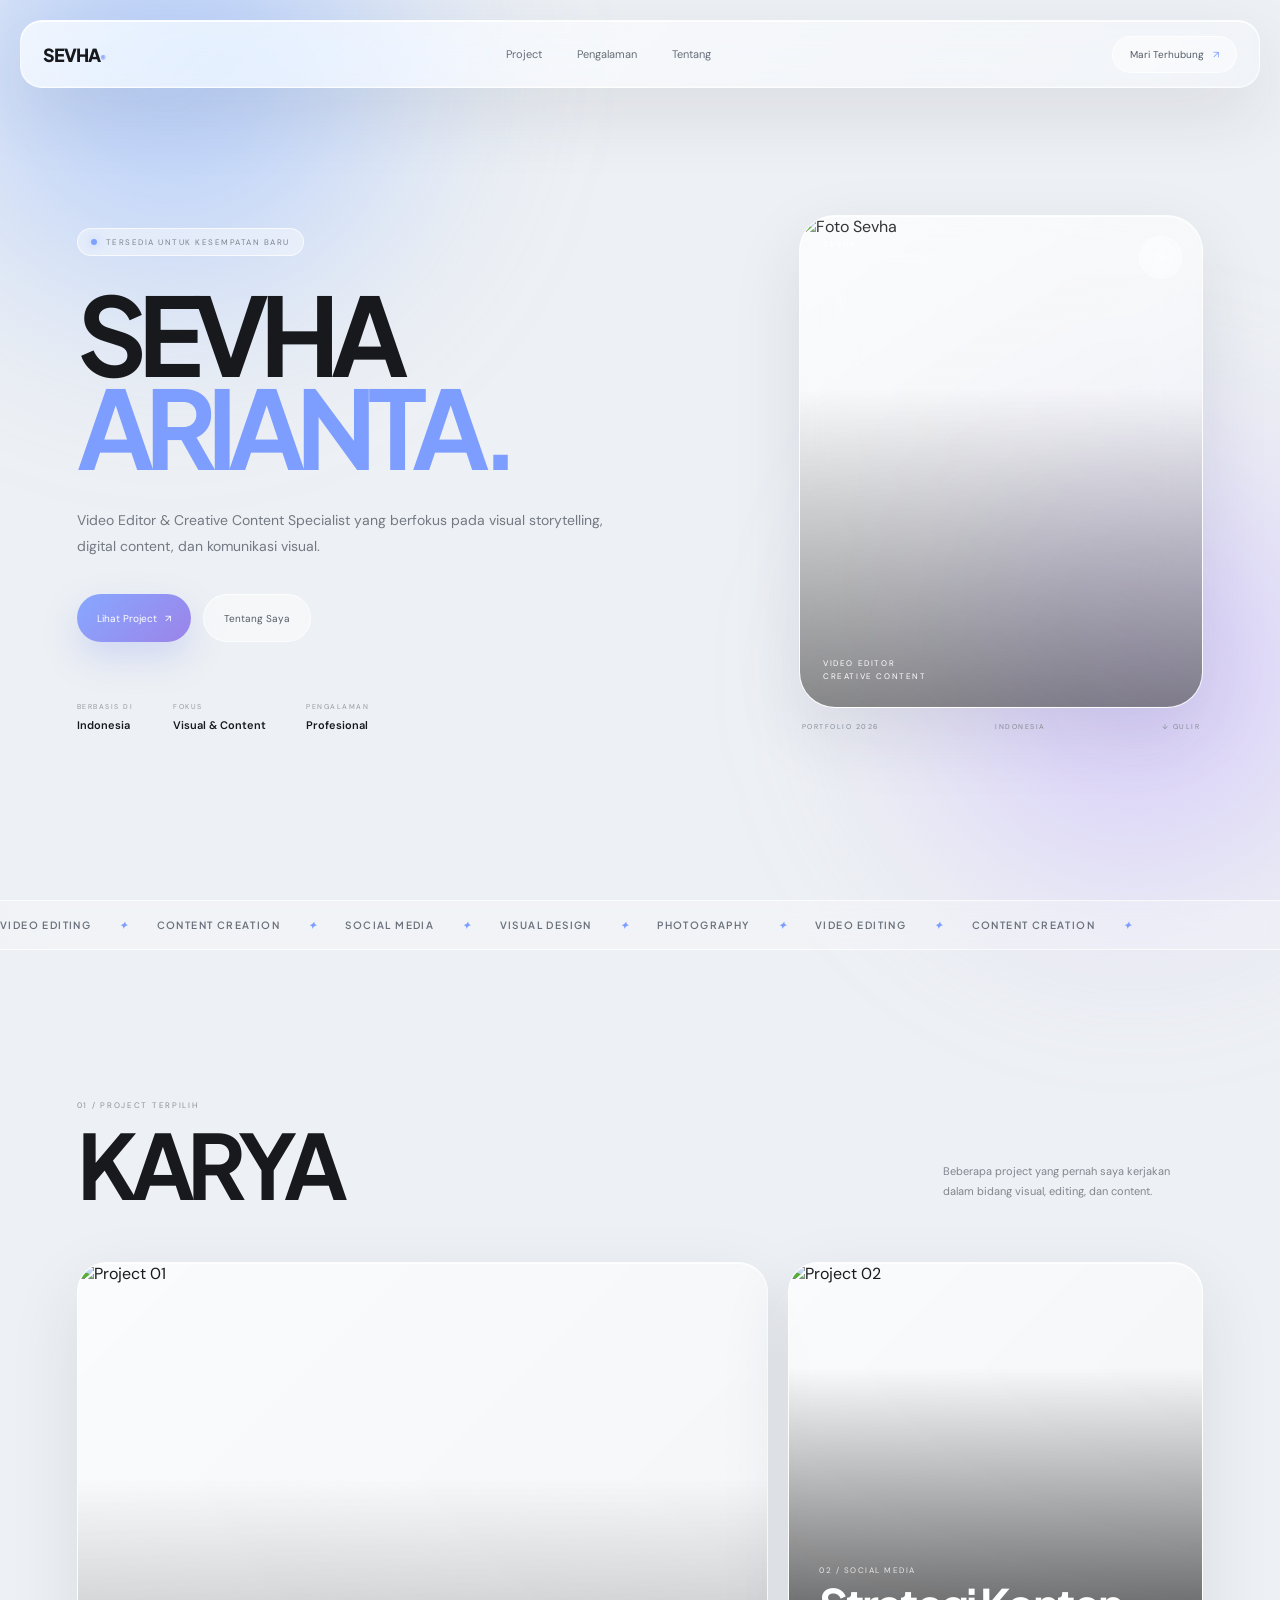
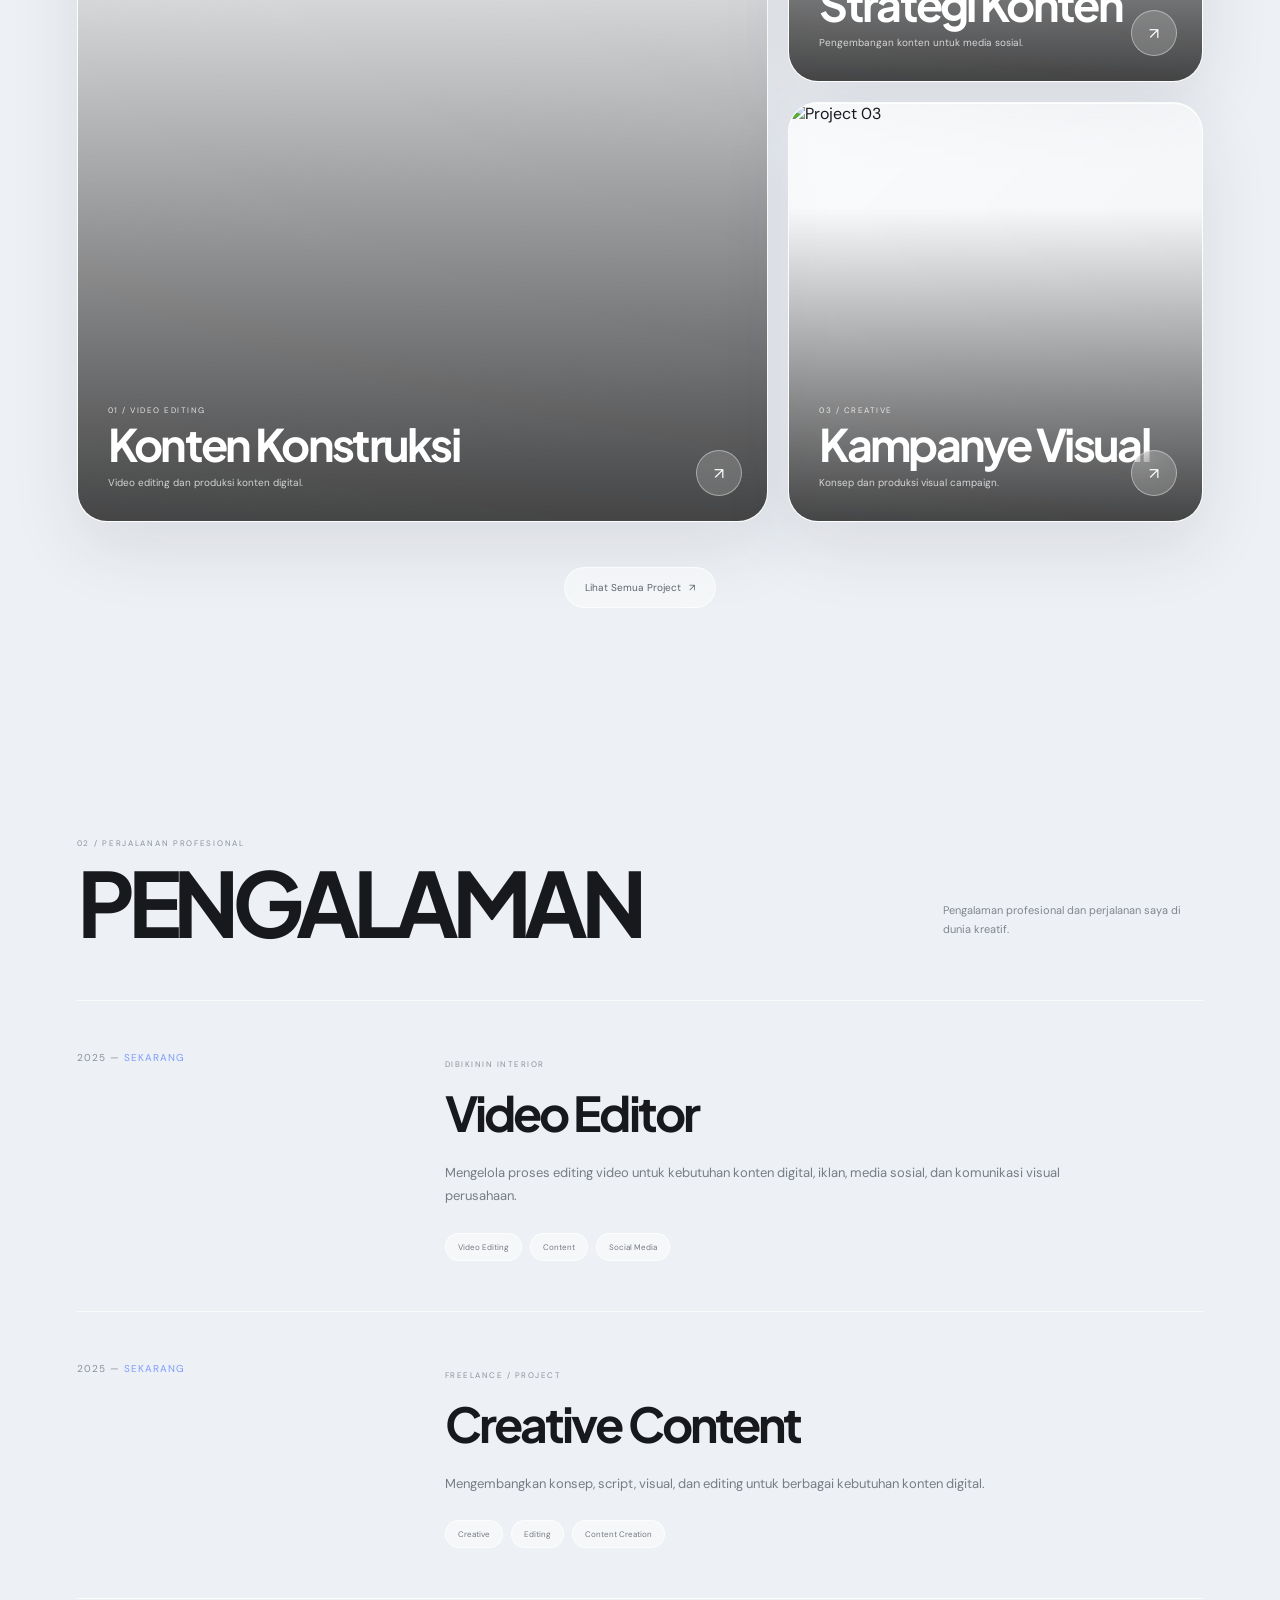
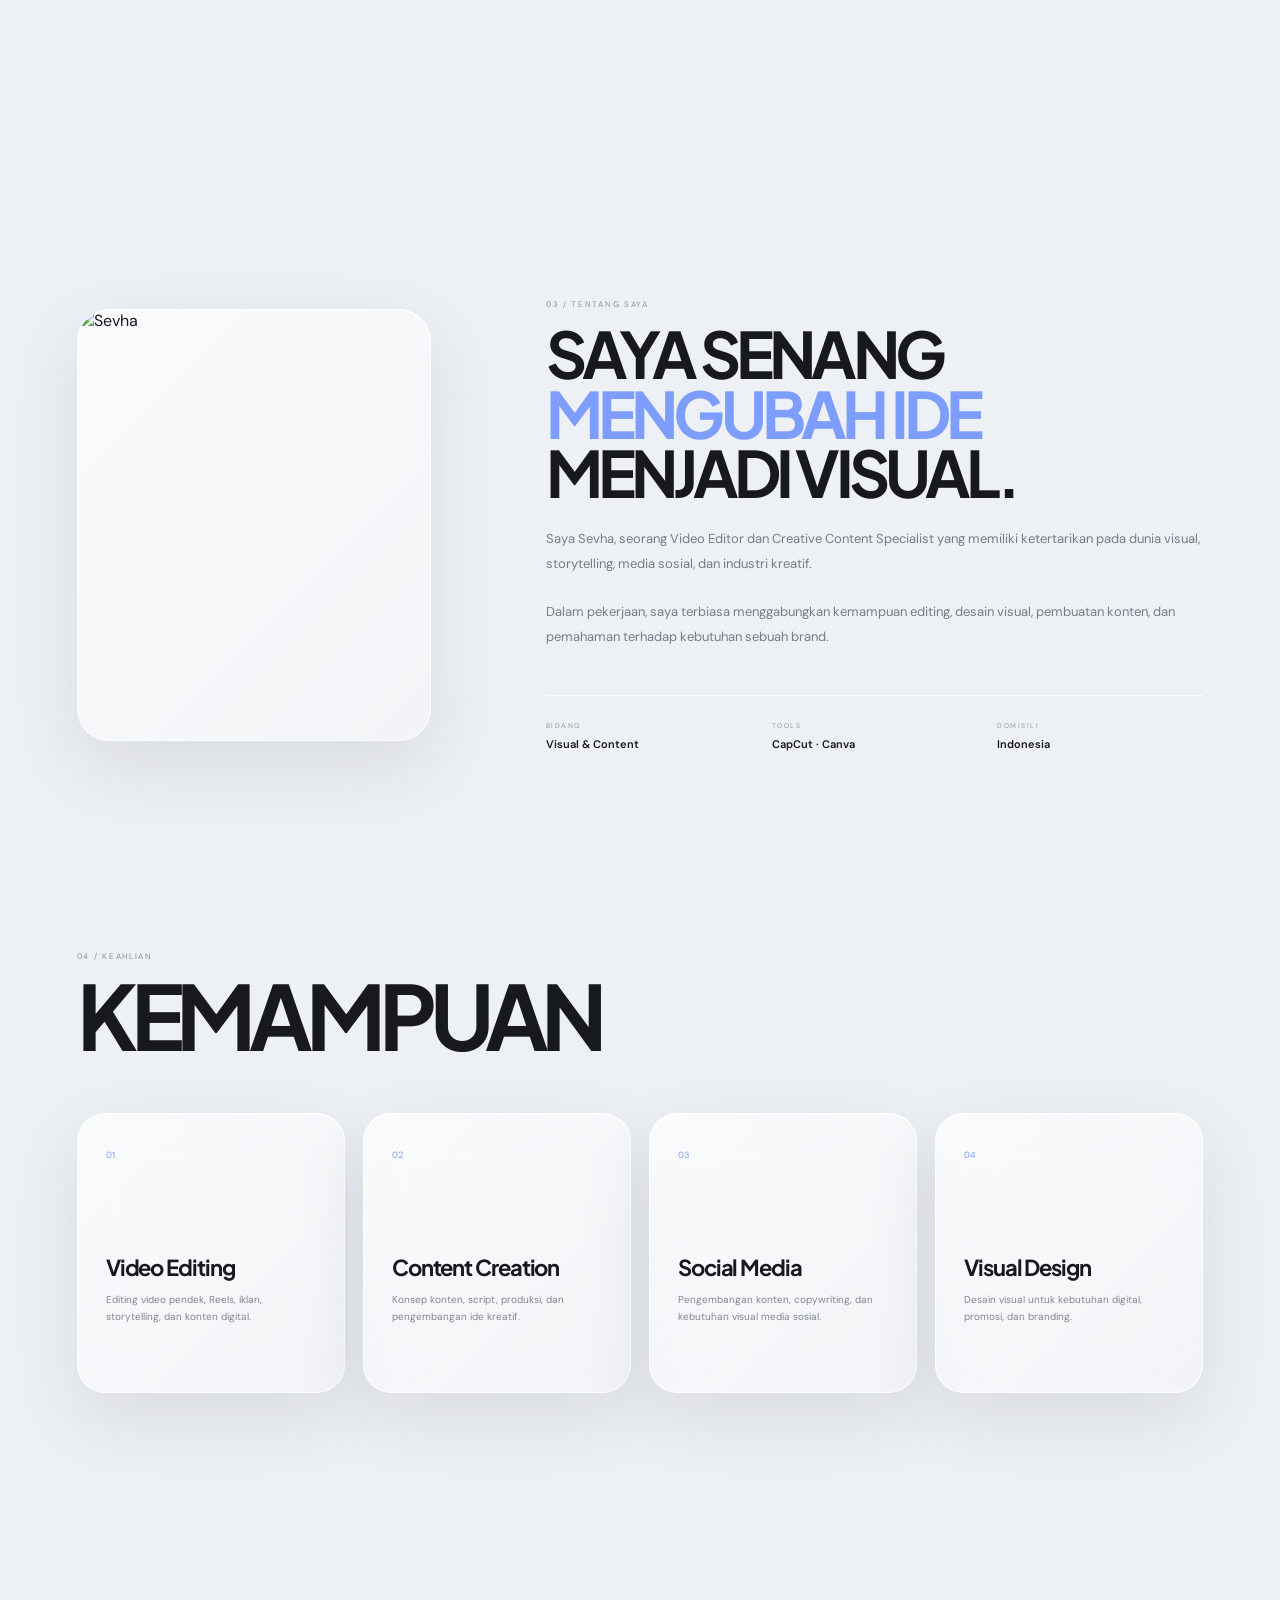
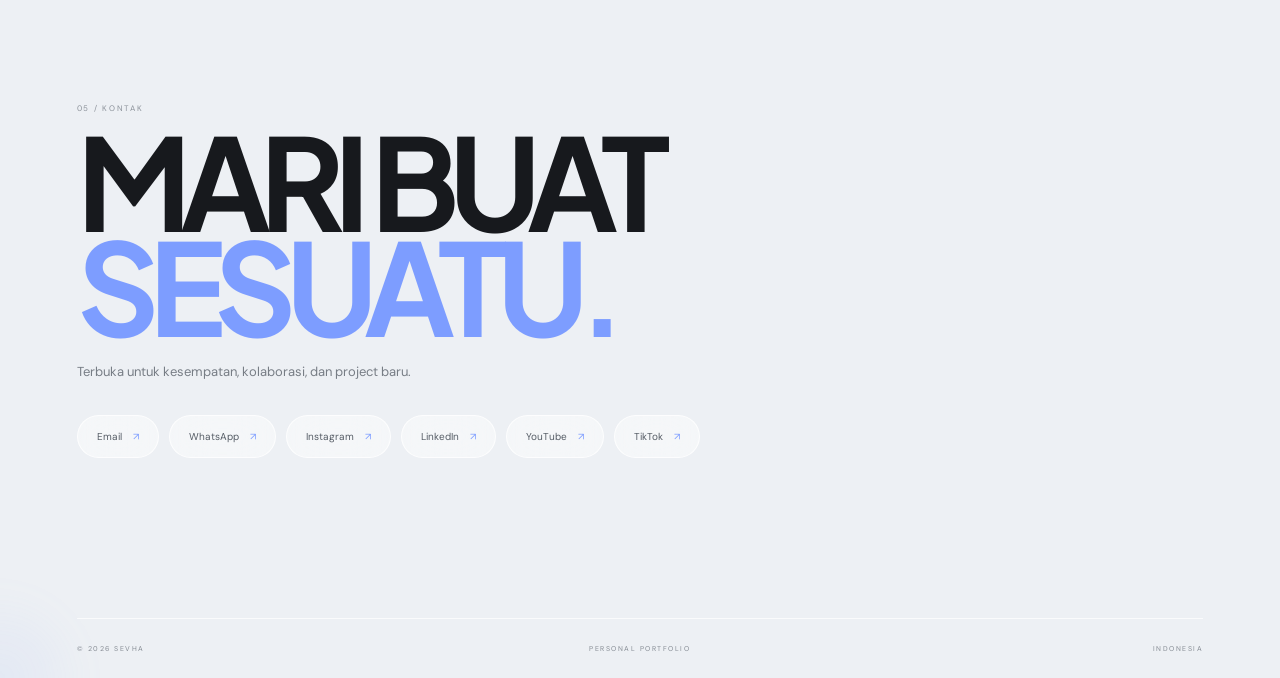
==== index.html @ 9cec83a8 "Add files via upload" ====
<!DOCTYPE html>
<html lang="id">

<head>

    <meta charset="UTF-8">

    <meta
        name="viewport"
        content="width=device-width, initial-scale=1.0"
    >

    <title>Sevha — Portfolio</title>

    <meta
        name="description"
        content="Portfolio pribadi Sevha — Video Editor & Creative Content Specialist."
    >

    <link
        rel="stylesheet"
        href="style.css"
    >

</head>


<body>


    <!-- ==================================================
         NAVBAR
    =================================================== -->

    <nav class="nav">

        <a
            href="#home"
            class="brand"
        >
            SEVHA<span>®</span>
        </a>


        <div class="nav-links">

            <a href="#work">
                Project
            </a>

            <a href="#experience">
                Pengalaman
            </a>

            <a href="#about">
                Tentang
            </a>

        </div>


        <a
            href="#contact"
            class="nav-contact"
        >

            Mari Terhubung

            <span>↗</span>

        </a>

    </nav>



    <!-- ==================================================
         HERO
    =================================================== -->

    <header
        class="hero"
        id="home"
    >


        <div class="hero-left">


            <div class="status">

                <span class="status-dot"></span>

                TERSEDIA UNTUK KESEMPATAN BARU

            </div>



            <h1>

                SEVHA

                <span>
                    ARIANTA.
                </span>

            </h1>



            <p class="hero-desc">

                Video Editor & Creative Content Specialist
                yang berfokus pada visual storytelling,
                digital content, dan komunikasi visual.

            </p>



            <div class="hero-actions">


                <a
                    href="#work"
                    class="button button-primary"
                >

                    Lihat Project

                    <span>↗</span>

                </a>



                <a
                    href="#about"
                    class="button button-ghost"
                >

                    Tentang Saya

                </a>


            </div>



            <!-- INFO SINGKAT -->

            <div class="hero-meta">


                <div>

                    <span>
                        BERBASIS DI
                    </span>

                    <strong>
                        Indonesia
                    </strong>

                </div>



                <div>

                    <span>
                        FOKUS
                    </span>

                    <strong>
                        Visual & Content
                    </strong>

                </div>



                <div>

                    <span>
                        PENGALAMAN
                    </span>

                    <strong>
                        Profesional
                    </strong>

                </div>


            </div>


        </div>



        <!-- FOTO -->

        <div class="hero-right">


            <div class="hero-image">


                <img
                    src="assets/profile.jpg"
                    alt="Foto Sevha"
                >


                <div class="image-label top-left">

                    SEVHA

                </div>



                <div class="image-label bottom-left">

                    VIDEO EDITOR
                    <br>
                    CREATIVE CONTENT

                </div>



                <div class="image-number">

                    01

                </div>


            </div>



            <div class="hero-caption">

                <span>
                    PORTFOLIO 2026
                </span>

                <span>
                    INDONESIA
                </span>

                <span>
                    ↓ GULIR
                </span>

            </div>


        </div>


    </header>



    <!-- ==================================================
         KEAHLIAN BERJALAN
    =================================================== -->

    <section class="marquee">


        <div class="marquee-track">


            <span>
                VIDEO EDITING
            </span>

            <i>✦</i>


            <span>
                CONTENT CREATION
            </span>

            <i>✦</i>


            <span>
                SOCIAL MEDIA
            </span>

            <i>✦</i>


            <span>
                VISUAL DESIGN
            </span>

            <i>✦</i>


            <span>
                PHOTOGRAPHY
            </span>

            <i>✦</i>


            <span>
                VIDEO EDITING
            </span>

            <i>✦</i>


            <span>
                CONTENT CREATION
            </span>

            <i>✦</i>


        </div>


    </section>



    <main>



        <!-- ==================================================
             PROJECT
        =================================================== -->

        <section
            class="section"
            id="work"
        >


            <div class="section-header">


                <div>

                    <span class="section-index">

                        01 / PROJECT TERPILIH

                    </span>


                    <h2>
                        KARYA
                    </h2>

                </div>



                <p>

                    Beberapa project yang pernah
                    saya kerjakan dalam bidang visual,
                    editing, dan content.

                </p>


            </div>



            <div class="project-grid">



                <!-- PROJECT 01 -->

                <a
                    href="#"
                    class="project project-large"
                >


                    <div class="project-image">


                        <img
                            src="assets/project-01.jpg"
                            alt="Project 01"
                        >


                        <div class="project-overlay">


                            <span>
                                01 / VIDEO EDITING
                            </span>


                            <h3>
                                Konten Konstruksi
                            </h3>


                            <p>
                                Video editing dan
                                produksi konten digital.
                            </p>


                            <div class="project-arrow">
                                ↗
                            </div>


                        </div>


                    </div>


                </a>



                <!-- PROJECT 02 -->

                <a
                    href="#"
                    class="project"
                >


                    <div class="project-image">


                        <img
                            src="assets/project-02.jpg"
                            alt="Project 02"
                        >


                        <div class="project-overlay">


                            <span>
                                02 / SOCIAL MEDIA
                            </span>


                            <h3>
                                Strategi Konten
                            </h3>


                            <p>
                                Pengembangan konten
                                untuk media sosial.
                            </p>


                            <div class="project-arrow">
                                ↗
                            </div>


                        </div>


                    </div>


                </a>



                <!-- PROJECT 03 -->

                <a
                    href="#"
                    class="project"
                >


                    <div class="project-image">


                        <img
                            src="assets/project-03.jpg"
                            alt="Project 03"
                        >


                        <div class="project-overlay">


                            <span>
                                03 / CREATIVE
                            </span>


                            <h3>
                                Kampanye Visual
                            </h3>


                            <p>
                                Konsep dan produksi
                                visual campaign.
                            </p>


                            <div class="project-arrow">
                                ↗
                            </div>


                        </div>


                    </div>


                </a>


            </div>



            <div class="view-all">

                <a href="#">

                    Lihat Semua Project

                    <span>↗</span>

                </a>

            </div>


        </section>



        <!-- ==================================================
             PENGALAMAN
        =================================================== -->

        <section
            class="section experience-section"
            id="experience"
        >


            <div class="section-header">


                <div>

                    <span class="section-index">

                        02 / PERJALANAN PROFESIONAL

                    </span>


                    <h2>
                        PENGALAMAN
                    </h2>

                </div>



                <p>

                    Pengalaman profesional dan
                    perjalanan saya di dunia kreatif.

                </p>


            </div>



            <div class="experience-list">



                <!-- EXPERIENCE 01 -->

                <article class="experience-item">


                    <div class="experience-year">

                        2025 —

                        <span>
                            SEKARANG
                        </span>

                    </div>



                    <div class="experience-content">


                        <span>
                            DIBIKININ INTERIOR
                        </span>


                        <h3>
                            Video Editor
                        </h3>


                        <p>

                            Mengelola proses editing video
                            untuk kebutuhan konten digital,
                            iklan, media sosial, dan komunikasi
                            visual perusahaan.

                        </p>


                        <div class="experience-tags">

                            <span>
                                Video Editing
                            </span>

                            <span>
                                Content
                            </span>

                            <span>
                                Social Media
                            </span>

                        </div>


                    </div>


                </article>



                <!-- EXPERIENCE 02 -->

                <article class="experience-item">


                    <div class="experience-year">

                        2025 —

                        <span>
                            SEKARANG
                        </span>

                    </div>



                    <div class="experience-content">


                        <span>
                            FREELANCE / PROJECT
                        </span>


                        <h3>
                            Creative Content
                        </h3>


                        <p>

                            Mengembangkan konsep,
                            script, visual, dan editing
                            untuk berbagai kebutuhan
                            konten digital.

                        </p>


                        <div class="experience-tags">

                            <span>
                                Creative
                            </span>

                            <span>
                                Editing
                            </span>

                            <span>
                                Content Creation
                            </span>

                        </div>


                    </div>


                </article>


            </div>


        </section>



        <!-- ==================================================
             ABOUT
        =================================================== -->

        <section
            class="section"
            id="about"
        >


            <div class="about-layout">


                <div class="about-photo">


                    <img
                        src="assets/profile.jpg"
                        alt="Sevha"
                    >


                </div>



                <div class="about-content">


                    <span class="section-index">

                        03 / TENTANG SAYA

                    </span>


                    <h3>

                        SAYA SENANG

                        <span>
                            MENGUBAH IDE
                        </span>

                        MENJADI VISUAL.

                    </h3>



                    <p>

                        Saya Sevha, seorang Video Editor
                        dan Creative Content Specialist
                        yang memiliki ketertarikan pada
                        dunia visual, storytelling,
                        media sosial, dan industri kreatif.

                    </p>



                    <p>

                        Dalam pekerjaan, saya terbiasa
                        menggabungkan kemampuan editing,
                        desain visual, pembuatan konten,
                        dan pemahaman terhadap kebutuhan
                        sebuah brand.

                    </p>



                    <div class="about-info">


                        <div>

                            <span>
                                BIDANG
                            </span>

                            <strong>
                                Visual & Content
                            </strong>

                        </div>



                        <div>

                            <span>
                                TOOLS
                            </span>

                            <strong>
                                CapCut · Canva
                            </strong>

                        </div>



                        <div>

                            <span>
                                DOMISILI
                            </span>

                            <strong>
                                Indonesia
                            </strong>

                        </div>


                    </div>


                </div>


            </div>


        </section>



        <!-- ==================================================
             KEAHLIAN
        =================================================== -->

        <section
            class="section skills"
        >


            <div class="section-header">


                <div>

                    <span class="section-index">

                        04 / KEAHLIAN

                    </span>


                    <h2>
                        KEMAMPUAN
                    </h2>

                </div>


            </div>



            <div class="skills-grid">



                <div class="skill-card">

                    <span>
                        01
                    </span>

                    <h3>
                        Video Editing
                    </h3>

                    <p>

                        Editing video pendek,
                        Reels, iklan, storytelling,
                        dan konten digital.

                    </p>

                </div>



                <div class="skill-card">

                    <span>
                        02
                    </span>

                    <h3>
                        Content Creation
                    </h3>

                    <p>

                        Konsep konten, script,
                        produksi, dan pengembangan
                        ide kreatif.

                    </p>

                </div>



                <div class="skill-card">

                    <span>
                        03
                    </span>

                    <h3>
                        Social Media
                    </h3>

                    <p>

                        Pengembangan konten,
                        copywriting, dan kebutuhan
                        visual media sosial.

                    </p>

                </div>



                <div class="skill-card">

                    <span>
                        04
                    </span>

                    <h3>
                        Visual Design
                    </h3>

                    <p>

                        Desain visual untuk kebutuhan
                        digital, promosi, dan branding.

                    </p>

                </div>


            </div>


        </section>



        <!-- ==================================================
             KONTAK
        =================================================== -->

        <section
            class="section contact"
            id="contact"
        >


            <span class="section-index">

                05 / KONTAK

            </span>


            <h2>

                MARI BUAT

                <span>
                    SESUATU.
                </span>

            </h2>


            <p>

                Terbuka untuk kesempatan,
                kolaborasi, dan project baru.

            </p>



            <div class="contact-links">

    <a
        href="#"
        class="contact-button"
        id="contactEmail"
        data-contact="email"
        target="_blank"
        rel="noopener noreferrer"
    >
        Email
        <span>↗</span>
    </a>


    <a
        href="#"
        class="contact-button"
        id="contactWhatsapp"
        data-contact="whatsapp"
        target="_blank"
        rel="noopener noreferrer"
    >
        WhatsApp
        <span>↗</span>
    </a>


    <a
        href="#"
        class="contact-button"
        id="contactInstagram"
        data-contact="instagram"
        target="_blank"
        rel="noopener noreferrer"
    >
        Instagram
        <span>↗</span>
    </a>


    <a
        href="#"
        class="contact-button"
        id="contactLinkedin"
        data-contact="linkedin"
        target="_blank"
        rel="noopener noreferrer"
    >
        LinkedIn
        <span>↗</span>
    </a>


    <a
        href="#"
        class="contact-button"
        id="contactYoutube"
        data-contact="youtube"
        target="_blank"
        rel="noopener noreferrer"
    >
        YouTube
        <span>↗</span>
    </a>


    <a
        href="#"
        class="contact-button"
        id="contactTiktok"
        data-contact="tiktok"
        target="_blank"
        rel="noopener noreferrer"
    >
        TikTok
        <span>↗</span>
    </a>

</div>


        </section>


    </main>



    <!-- ==================================================
         FOOTER
    =================================================== -->

    <footer>


        <div>
            © 2026 SEVHA
        </div>


        <div>
            PERSONAL PORTFOLIO
        </div>


        <div>
            INDONESIA
        </div>


    </footer>



    <script src="script.js"></script>


</body>

</html>
---- style.css ----
@import url('https://fonts.googleapis.com/css2?family=DM+Sans:wght@400;500;600;700&family=Plus+Jakarta+Sans:wght@400;500;600;700;800&display=swap');


/* =====================================================
   DASAR
===================================================== */

:root {

    --bg: #edf0f4;

    --text: #17191d;

    --muted: #737982;

    --blue: #7d9dff;

    --purple: #aa98ef;

    --glass:
        linear-gradient(
            135deg,
            rgba(255,255,255,.72),
            rgba(255,255,255,.28)
        );

    --border:
        rgba(255,255,255,.75);

    --shadow:
        0 25px 70px
        rgba(42,52,72,.10);

    --glass-shadow:
        inset 0 1px 0
        rgba(255,255,255,.9),

        inset 0 -1px 0
        rgba(255,255,255,.25),

        0 25px 70px
        rgba(42,52,72,.10);

}


* {

    margin: 0;

    padding: 0;

    box-sizing: border-box;

}


html {

    scroll-behavior: smooth;

}


body {

    background: var(--bg);

    color: var(--text);

    font-family:
        "DM Sans",
        sans-serif;

    overflow-x: hidden;

}


/* =====================================================
   BACKGROUND LIQUID
===================================================== */

body::before {

    content: "";

    position: fixed;

    width: 700px;

    height: 700px;

    top: -280px;

    left: -180px;

    border-radius: 50%;

    background:
        radial-gradient(
            circle,
            rgba(140,180,255,.65),
            transparent 68%
        );

    filter: blur(70px);

    z-index: -10;

    pointer-events: none;

}


body::after {

    content: "";

    position: fixed;

    width: 650px;

    height: 650px;

    right: -180px;

    bottom: -100px;

    border-radius: 50%;

    background:
        radial-gradient(
            circle,
            rgba(193,170,255,.60),
            transparent 68%
        );

    filter: blur(70px);

    z-index: -10;

    pointer-events: none;

}


/* =====================================================
   GLOBAL
===================================================== */

a {

    text-decoration: none;

    color: inherit;

}


img {

    display: block;

    max-width: 100%;

}


.section {

    width: min(
        1400px,
        88%
    );

    margin: auto;

    padding:
        150px 0;

}


/* =====================================================
   NAVBAR
===================================================== */

.nav {

    position: fixed;

    top: 20px;

    left: 50%;

    transform:
        translateX(-50%);

    width:
        min(
            1250px,
            calc(100% - 40px)
        );

    height: 68px;

    padding:
        0 22px;

    display: flex;

    align-items: center;

    justify-content:
        space-between;

    border-radius: 22px;

    background: var(--glass);

    border:
        1px solid var(--border);

    box-shadow:
        var(--glass-shadow);

    backdrop-filter:
        blur(25px)
        saturate(160%);

    -webkit-backdrop-filter:
        blur(25px)
        saturate(160%);

    z-index: 1000;

}


.brand {

    font-family:
        "Plus Jakarta Sans";

    font-size: 18px;

    font-weight: 800;

    letter-spacing:
        -1px;

}


.brand span {

    color:
        var(--blue);

    font-size:
        9px;

}


.nav-links {

    display: flex;

    align-items: center;

    gap: 35px;

}


.nav-links a {

    color:
        #666d76;

    font-size:
        11px;

    transition:
        .3s ease;

}


.nav-links a:hover {

    color:
        #111;

}


.nav-contact {

    padding:
        11px 17px;

    border-radius:
        100px;

    background:
        rgba(255,255,255,.45);

    border:
        1px solid
        rgba(255,255,255,.7);

    color:
        #555c66;

    font-size:
        10px;

    transition:
        .3s ease;

}


.nav-contact span {

    color:
        var(--blue);

    margin-left:
        6px;

}


.nav-contact:hover {

    background:
        rgba(255,255,255,.85);

    transform:
        translateY(-2px);

}


/* =====================================================
   HERO
===================================================== */

.hero {

    width:
        min(
            1400px,
            88%
        );

    min-height:
        100vh;

    margin:
        auto;

    padding:
        150px 0 90px;

    display:
        grid;

    grid-template-columns:
        1.15fr .75fr;

    align-items:
        center;

    gap:
        8vw;

}


.hero-left {

    position:
        relative;

}


.status {

    width:
        max-content;

    display:
        flex;

    align-items:
        center;

    gap:
        9px;

    padding:
        8px 13px;

    border-radius:
        100px;

    background:
        rgba(255,255,255,.42);

    border:
        1px solid
        rgba(255,255,255,.7);

    backdrop-filter:
        blur(15px);

    color:
        #7c828b;

    font-size:
        8px;

    letter-spacing:
        1.5px;

}


.status-dot {

    width:
        6px;

    height:
        6px;

    border-radius:
        50%;

    background:
        #7da2ff;

    box-shadow:
        0 0 12px
        rgba(125,162,255,.8);

}


.hero h1 {

    margin-top:
        30px;

    font-family:
        "Plus Jakarta Sans";

    font-size:
        clamp(
            65px,
            8.5vw,
            125px
        );

    font-weight:
        700;

    line-height:
        .86;

    letter-spacing:
        -.085em;

}


.hero h1 span {

    display:
        block;

    color:
        var(--blue);

}


.hero-desc {

    max-width:
        550px;

    margin-top:
        35px;

    color:
        var(--muted);

    font-size:
        14px;

    line-height:
        1.85;

}


/* =====================================================
   BUTTON
===================================================== */

.hero-actions {

    display:
        flex;

    gap:
        12px;

    margin-top:
        35px;

}


.button {

    min-height:
        48px;

    padding:
        0 20px;

    display:
        inline-flex;

    align-items:
        center;

    justify-content:
        center;

    gap:
        8px;

    border-radius:
        100px;

    font-size:
        10px;

    transition:
        .3s ease;

}


.button-primary {

    color:
        white;

    background:
        linear-gradient(
            135deg,
            #87a8ff,
            #9c83e9
        );

    box-shadow:
        0 15px 35px
        rgba(120,145,240,.25);

}


.button-primary:hover {

    transform:
        translateY(-4px);

    box-shadow:
        0 20px 45px
        rgba(120,145,240,.35);

}


.button-ghost {

    background:
        rgba(255,255,255,.45);

    border:
        1px solid
        rgba(255,255,255,.7);

    backdrop-filter:
        blur(15px);

    color:
        #555c65;

}


.button-ghost:hover {

    background:
        rgba(255,255,255,.8);

}


/* =====================================================
   HERO META
===================================================== */

.hero-meta {

    display:
        flex;

    gap:
        40px;

    margin-top:
        60px;

}


.hero-meta div {

    display:
        flex;

    flex-direction:
        column;

    gap:
        7px;

}


.hero-meta span {

    color:
        #9499a1;

    font-size:
        7px;

    letter-spacing:
        1.5px;

}


.hero-meta strong {

    font-size:
        11px;

    font-weight:
        600;

}


/* =====================================================
   HERO FOTO
===================================================== */

.hero-right {

    position:
        relative;

}


.hero-image {

    position:
        relative;

    overflow:
        hidden;

    aspect-ratio:
        .82;

    border-radius:
        36px;

    background:
        var(--glass);

    border:
        1px solid
        var(--border);

    box-shadow:
        var(--glass-shadow);

    backdrop-filter:
        blur(25px);

}


.hero-image::after {

    content:
        "";

    position:
        absolute;

    inset:
        0;

    background:
        linear-gradient(
            180deg,
            rgba(255,255,255,.12),
            transparent 35%,
            rgba(0,0,0,.45)
        );

    pointer-events:
        none;

}


.hero-image img {

    width:
        100%;

    height:
        100%;

    object-fit:
        cover;

    transition:
        transform
        1s
        cubic-bezier(.2,.8,.2,1);

}


.hero-image:hover img {

    transform:
        scale(1.05);

}


.image-label {

    position:
        absolute;

    z-index:
        5;

    color:
        white;

    font-size:
        8px;

    letter-spacing:
        1.6px;

}


.top-left {

    top:
        23px;

    left:
        23px;

}


.bottom-left {

    bottom:
        23px;

    left:
        23px;

    line-height:
        1.7;

}


.image-number {

    position:
        absolute;

    top:
        20px;

    right:
        20px;

    z-index:
        5;

    width:
        43px;

    height:
        43px;

    display:
        flex;

    align-items:
        center;

    justify-content:
        center;

    border-radius:
        50%;

    color:
        white;

    background:
        rgba(255,255,255,.18);

    border:
        1px solid
        rgba(255,255,255,.4);

    backdrop-filter:
        blur(15px);

    font-size:
        9px;

}


.hero-caption {

    display:
        flex;

    justify-content:
        space-between;

    padding:
        14px 3px;

    color:
        #8a9098;

    font-size:
        7px;

    letter-spacing:
        1.5px;

}


/* =====================================================
   MARQUEE
===================================================== */

.marquee {

    overflow:
        hidden;

    padding:
        18px 0;

    background:
        rgba(255,255,255,.22);

    border-top:
        1px solid
        rgba(255,255,255,.7);

    border-bottom:
        1px solid
        rgba(255,255,255,.7);

    backdrop-filter:
        blur(20px);

}


.marquee-track {

    display:
        flex;

    width:
        max-content;

    align-items:
        center;

    gap:
        28px;

    animation:
        marquee 28s linear infinite;

    color:
        #69707a;

    font-family:
        "Plus Jakarta Sans";

    font-size:
        10px;

    font-weight:
        600;

    letter-spacing:
        1.4px;

}


.marquee-track i {

    color:
        var(--blue);

}


@keyframes marquee {

    from {
        transform:
            translateX(0);
    }

    to {
        transform:
            translateX(-40%);
    }

}


/* =====================================================
   SECTION HEADER
===================================================== */

.section-header {

    display:
        flex;

    align-items:
        flex-end;

    justify-content:
        space-between;

    margin-bottom:
        60px;

}


.section-index {

    display:
        block;

    margin-bottom:
        15px;

    color:
        #8c929a;

    font-size:
        8px;

    letter-spacing:
        1.7px;

}


.section-header h2 {

    font-family:
        "Plus Jakarta Sans";

    font-size:
        clamp(
            55px,
            7vw,
            100px
        );

    line-height:
        .86;

    letter-spacing:
        -.08em;

}


.section-header > p {

    max-width:
        260px;

    color:
        #80868e;

    font-size:
        11px;

    line-height:
        1.8;

}


/* =====================================================
   PROJECT
===================================================== */

.project-grid {

    display:
        grid;

    grid-template-columns:
        1.25fr .75fr;

    grid-template-rows:
        420px 420px;

    gap:
        20px;

}


.project {

    position:
        relative;

    overflow:
        hidden;

    border-radius:
        30px;

    background:
        var(--glass);

    border:
        1px solid
        var(--border);

    box-shadow:
        var(--glass-shadow);

    transition:
        transform .5s
        cubic-bezier(.2,.8,.2,1),
        box-shadow .5s;

}


.project-large {

    grid-row:
        span 2;

}


.project:hover {

    transform:
        translateY(-7px);

    box-shadow:
        0 35px 80px
        rgba(42,52,72,.16);

}


.project-image {

    position:
        absolute;

    inset:
        0;

}


.project-image img {

    width:
        100%;

    height:
        100%;

    object-fit:
        cover;

    transition:
        transform .8s
        cubic-bezier(.2,.8,.2,1);

}


.project:hover
.project-image img {

    transform:
        scale(1.06);

}


.project-overlay {

    position:
        absolute;

    inset:
        0;

    display:
        flex;

    flex-direction:
        column;

    justify-content:
        flex-end;

    padding:
        30px;

    color:
        white;

    background:
        linear-gradient(
            transparent 25%,
            rgba(0,0,0,.72)
        );

}


.project-overlay span {

    font-size:
        8px;

    letter-spacing:
        1.5px;

    opacity:
        .8;

}


.project-overlay h3 {

    margin-top:
        8px;

    max-width:
        450px;

    font-family:
        "Plus Jakarta Sans";

    font-size:
        clamp(
            28px,
            3.5vw,
            48px
        );

    line-height:
        .95;

    letter-spacing:
        -.06em;

}


.project-overlay p {

    max-width:
        400px;

    margin-top:
        10px;

    color:
        rgba(255,255,255,.75);

    font-size:
        10px;

    line-height:
        1.6;

}


.project-arrow {

    position:
        absolute;

    right:
        25px;

    bottom:
        25px;

    width:
        46px;

    height:
        46px;

    display:
        flex;

    align-items:
        center;

    justify-content:
        center;

    border-radius:
        50%;

    background:
        rgba(255,255,255,.18);

    border:
        1px solid
        rgba(255,255,255,.4);

    backdrop-filter:
        blur(15px);

    transition:
        .35s;

}


.project:hover
.project-arrow {

    background:
        white;

    color:
        #222;

    transform:
        rotate(45deg);

}


.view-all {

    margin-top:
        45px;

    text-align:
        center;

}


.view-all a {

    display:
        inline-flex;

    align-items:
        center;

    gap:
        8px;

    padding:
        13px 20px;

    border-radius:
        100px;

    background:
        rgba(255,255,255,.45);

    border:
        1px solid
        rgba(255,255,255,.7);

    backdrop-filter:
        blur(15px);

    color:
        #5e646d;

    font-size:
        10px;

    transition:
        .3s;

}


.view-all a:hover {

    background:
        rgba(255,255,255,.8);

    transform:
        translateY(-3px);

}


/* =====================================================
   EXPERIENCE
===================================================== */

.experience-section {

    padding-top:
        80px;

}


.experience-list {

    border-top:
        1px solid
        rgba(255,255,255,.75);

}


.experience-item {

    display:
        grid;

    grid-template-columns:
        .35fr 1fr;

    gap:
        8vw;

    padding:
        50px 0;

    border-bottom:
        1px solid
        rgba(255,255,255,.75);

    transition:
        .35s;

}


.experience-item:hover {

    padding-left:
        15px;

}


.experience-year {

    color:
        #8b9199;

    font-size:
        10px;

    letter-spacing:
        1px;

}


.experience-year span {

    color:
        var(--blue);

}


.experience-content > span {

    color:
        #8c929a;

    font-size:
        8px;

    letter-spacing:
        1.5px;

}


.experience-content h3 {

    margin-top:
        10px;

    font-family:
        "Plus Jakarta Sans";

    font-size:
        clamp(
            28px,
            4vw,
            48px
        );

    letter-spacing:
        -.06em;

}


.experience-content p {

    max-width:
        650px;

    margin-top:
        18px;

    color:
        #777d85;

    font-size:
        13px;

    line-height:
        1.8;

}


.experience-tags {

    display:
        flex;

    flex-wrap:
        wrap;

    gap:
        8px;

    margin-top:
        25px;

}


.experience-tags span {

    padding:
        8px 12px;

    border-radius:
        100px;

    background:
        rgba(255,255,255,.45);

    border:
        1px solid
        rgba(255,255,255,.7);

    color:
        #747a82;

    font-size:
        8px;

}


/* =====================================================
   ABOUT
===================================================== */

.about-layout {

    display:
        grid;

    grid-template-columns:
        .7fr 1.3fr;

    align-items:
        center;

    gap:
        9vw;

}


.about-photo {

    overflow:
        hidden;

    aspect-ratio:
        .82;

    border-radius:
        32px;

    background:
        var(--glass);

    border:
        1px solid
        var(--border);

    box-shadow:
        var(--glass-shadow);

}


.about-photo img {

    width:
        100%;

    height:
        100%;

    object-fit:
        cover;

    transition:
        transform .8s;

}


.about-photo:hover img {

    transform:
        scale(1.05);

}


.about-content h3 {

    max-width:
        800px;

    font-family:
        "Plus Jakarta Sans";

    font-size:
        clamp(
            40px,
            5vw,
            70px
        );

    line-height:
        .93;

    letter-spacing:
        -.075em;

}


.about-content h3 span {

    color:
        var(--blue);

}


.about-content > p {

    max-width:
        680px;

    margin-top:
        24px;

    color:
        #777d85;

    font-size:
        13px;

    line-height:
        1.9;

}


.about-info {

    display:
        grid;

    grid-template-columns:
        repeat(3,1fr);

    gap:
        20px;

    margin-top:
        45px;

    padding-top:
        25px;

    border-top:
        1px solid
        rgba(255,255,255,.7);

}


.about-info div {

    display:
        flex;

    flex-direction:
        column;

    gap:
        7px;

}


.about-info span {

    color:
        #9499a1;

    font-size:
        7px;

    letter-spacing:
        1.5px;

}


.about-info strong {

    font-size:
        11px;

    font-weight:
        600;

}


/* =====================================================
   SKILLS
===================================================== */

.skills {

    padding-top:
        50px;

}


.skills-grid {

    display:
        grid;

    grid-template-columns:
        repeat(4,1fr);

    gap:
        18px;

}


.skill-card {

    min-height:
        280px;

    padding:
        28px;

    border-radius:
        28px;

    background:
        var(--glass);

    border:
        1px solid
        var(--border);

    box-shadow:
        var(--glass-shadow);

    backdrop-filter:
        blur(25px);

    transition:
        transform .4s,
        background .4s;

}


.skill-card:hover {

    transform:
        translateY(-8px);

    background:
        rgba(255,255,255,.82);

}


.skill-card > span {

    color:
        var(--blue);

    font-size:
        9px;

}


.skill-card h3 {

    margin-top:
        90px;

    font-family:
        "Plus Jakarta Sans";

    font-size:
        22px;

    letter-spacing:
        -.05em;

}


.skill-card p {

    margin-top:
        10px;

    color:
        #81878f;

    font-size:
        10px;

    line-height:
        1.7;

}


/* =====================================================
   CONTACT
===================================================== */

.contact {

    min-height:
        75vh;

    display:
        flex;

    flex-direction:
        column;

    justify-content:
        center;

}


.contact h2 {

    max-width:
        1000px;

    font-family:
        "Plus Jakarta Sans";

    font-size:
        clamp(
            65px,
            10vw,
            145px
        );

    line-height:
        .82;

    letter-spacing:
        -.085em;

}


.contact h2 span {

    color:
        var(--blue);

}


.contact > p {

    margin-top:
        25px;

    color:
        #777d85;

    font-size:
        13px;

}


.contact-links {

    display:
        flex;

    flex-wrap:
        wrap;

    gap:
        10px;

    margin-top:
        35px;

}


.contact-button {

    padding:
        14px 19px;

    border-radius:
        100px;

    background:
        rgba(255,255,255,.45);

    border:
        1px solid
        rgba(255,255,255,.75);

    backdrop-filter:
        blur(20px);

    color:
        #555c65;

    font-size:
        10px;

    transition:
        .3s;

}


.contact-button span {

    margin-left:
        8px;

    color:
        var(--blue);

}


.contact-button:hover {

    transform:
        translateY(-4px);

    background:
        rgba(255,255,255,.8);

}


/* =====================================================
   FOOTER
===================================================== */

footer {

    width:
        88%;

    margin:
        auto;

    padding:
        25px 0;

    display:
        grid;

    grid-template-columns:
        repeat(3,1fr);

    border-top:
        1px solid
        rgba(255,255,255,.7);

    color:
        #858b93;

    font-size:
        7px;

    letter-spacing:
        1.5px;

}


footer div:nth-child(2) {

    text-align:
        center;

}


footer div:last-child {

    text-align:
        right;

}


/* =====================================================
   ANIMASI SCROLL
===================================================== */

.reveal {

    opacity:
        0;

    transform:
        translateY(35px);

    transition:
        opacity .8s ease,
        transform .8s
        cubic-bezier(.2,.8,.2,1);

}


.reveal.show {

    opacity:
        1;

    transform:
        translateY(0);

}


/* =====================================================
   RESPONSIVE TABLET
===================================================== */

@media(max-width:1000px) {


    .hero {

        grid-template-columns:
            1fr;

        gap:
            60px;

        padding-top:
            140px;

    }


    .hero-right {

        width:
            min(
                600px,
                100%
            );

        margin:
            auto;

    }


    .project-grid {

        grid-template-columns:
            1fr 1fr;

        grid-template-rows:
            400px 400px;

    }


    .project-large {

        grid-row:
            span 2;

    }


    .about-layout {

        grid-template-columns:
            .8fr 1.2fr;

    }


    .skills-grid {

        grid-template-columns:
            repeat(2,1fr);

    }

}


/* =====================================================
   RESPONSIVE MOBILE
===================================================== */

@media(max-width:700px) {


    .nav {

        top:
            12px;

        width:
            calc(100% - 24px);

        height:
            60px;

    }


    .nav-links {

        display:
            none;

    }


    .hero {

        width:
            88%;

        padding:
            120px 0 70px;

    }


    .hero h1 {

        font-size:
            clamp(
                55px,
                16vw,
                85px
            );

    }


    .hero-desc {

        font-size:
            13px;

    }


    .hero-actions {

        flex-direction:
            column;

    }


    .button {

        width:
            100%;

    }


    .hero-meta {

        display:
            grid;

        grid-template-columns:
            repeat(2,1fr);

        gap:
            25px;

    }


    .hero-image {

        border-radius:
            25px;

    }


    .section {

        width:
            88%;

        padding:
            100px 0;

    }


    .section-header {

        display:
            block;

        margin-bottom:
            40px;

    }


    .section-header h2 {

        font-size:
            58px;

    }


    .section-header > p {

        margin-top:
            20px;

    }


    .project-grid {

        display:
            grid;

        grid-template-columns:
            1fr;

        grid-template-rows:
            auto;

    }


    .project-large {

        grid-row:
            auto;

    }


    .project {

        min-height:
            380px;

    }


    .experience-item {

        grid-template-columns:
            1fr;

        gap:
            18px;

        padding:
            35px 0;

    }


    .experience-item:hover {

        padding-left:
            0;

    }


    .about-layout {

        grid-template-columns:
            1fr;

        gap:
            50px;

    }


    .about-photo {

        max-width:
            550px;

    }


    .about-content h3 {

        font-size:
            43px;

    }


    .about-info {

        grid-template-columns:
            1fr;

    }


    .skills-grid {

        grid-template-columns:
            1fr;

    }


    .skill-card {

        min-height:
            230px;

    }


    .skill-card h3 {

        margin-top:
            65px;

    }


    .contact h2 {

        font-size:
            60px;

    }


    footer {

        width:
            88%;

        grid-template-columns:
            1fr;

        gap:
            10px;

    }


    footer div,
    footer div:nth-child(2),
    footer div:last-child {

        text-align:
            left;

    }

}


/* =====================================================
   MOBILE KECIL
===================================================== */

@media(max-width:420px) {


    .brand {

        font-size:
            16px;

    }


    .nav-contact {

        padding:
            9px 12px;

        font-size:
            8px;

    }


    .hero h1 {

        font-size:
            52px;

    }


    .hero-meta {

        grid-template-columns:
            1fr;

    }


    .project {

        min-height:
            330px;

        border-radius:
            23px;

    }


    .project-overlay {

        padding:
            22px;

    }


    .project-overlay h3 {

        font-size:
            28px;

    }


    .contact h2 {

        font-size:
            52px;

    }

}
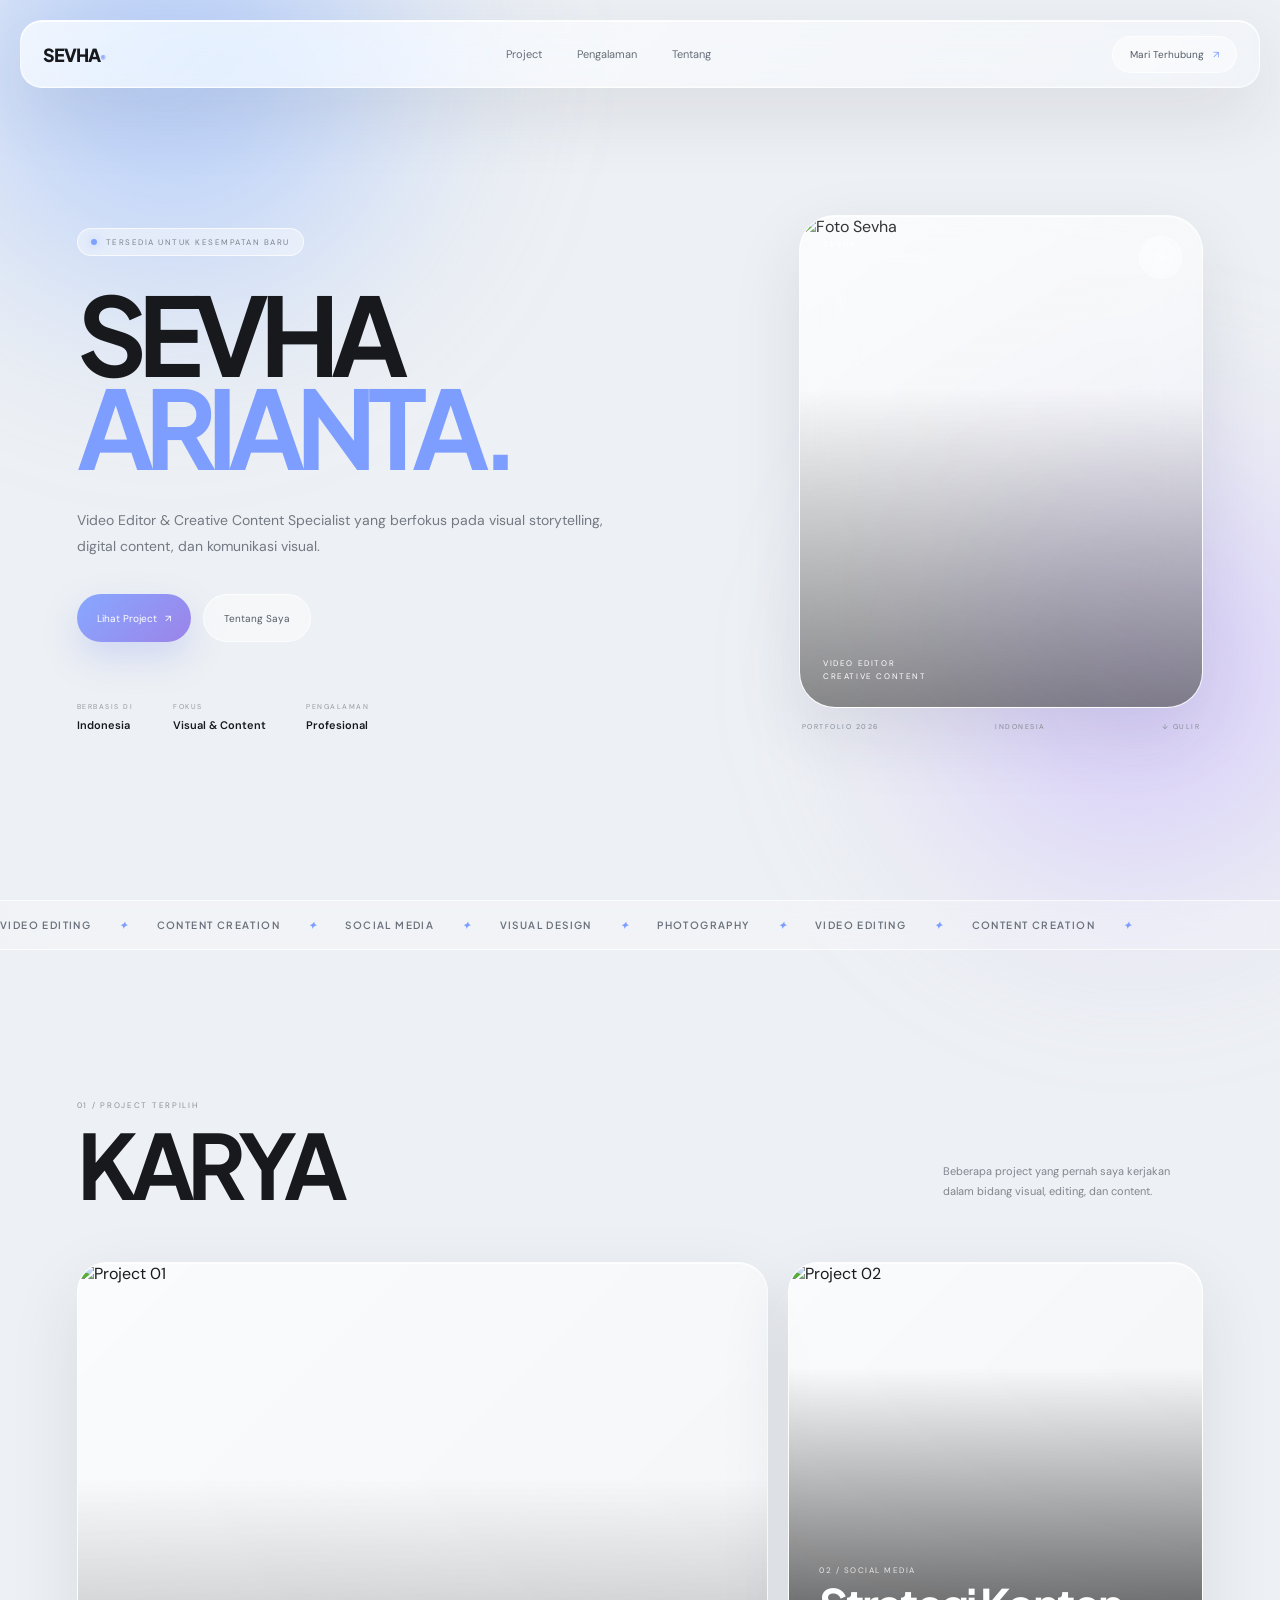
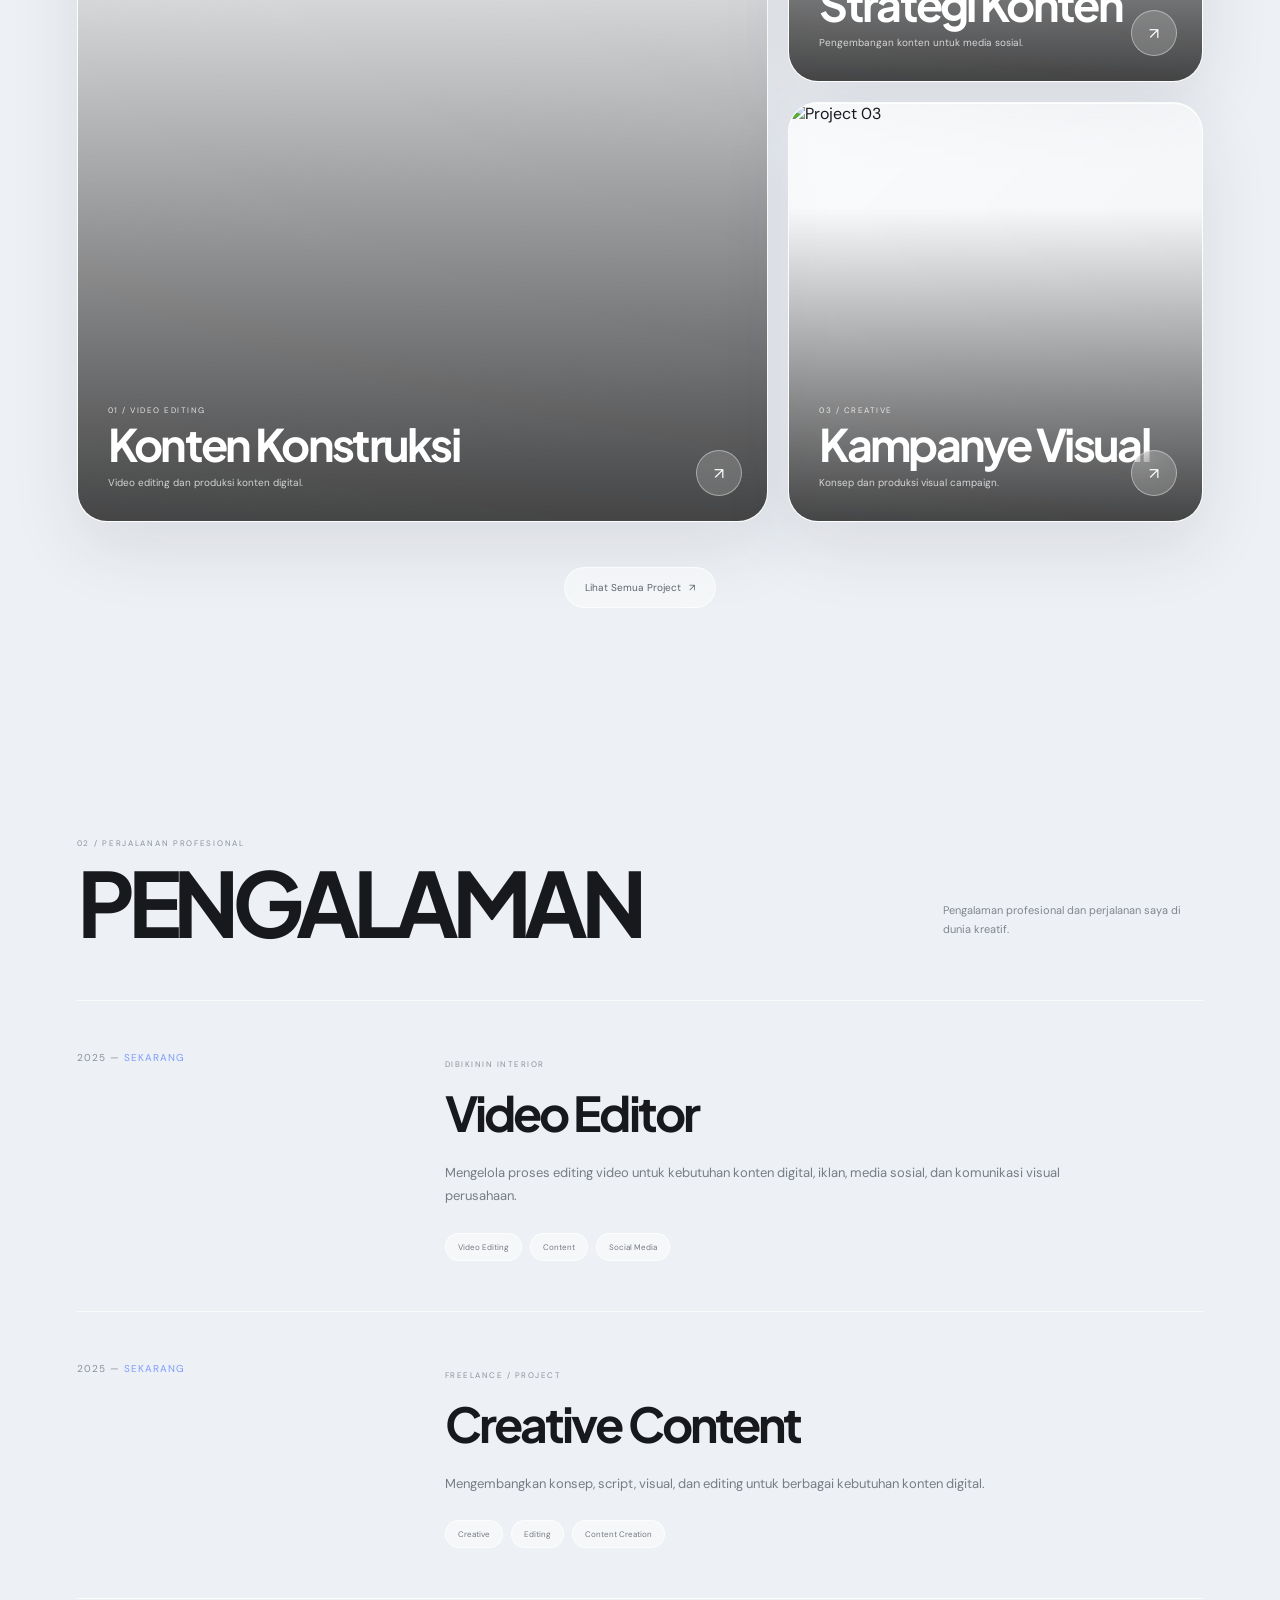
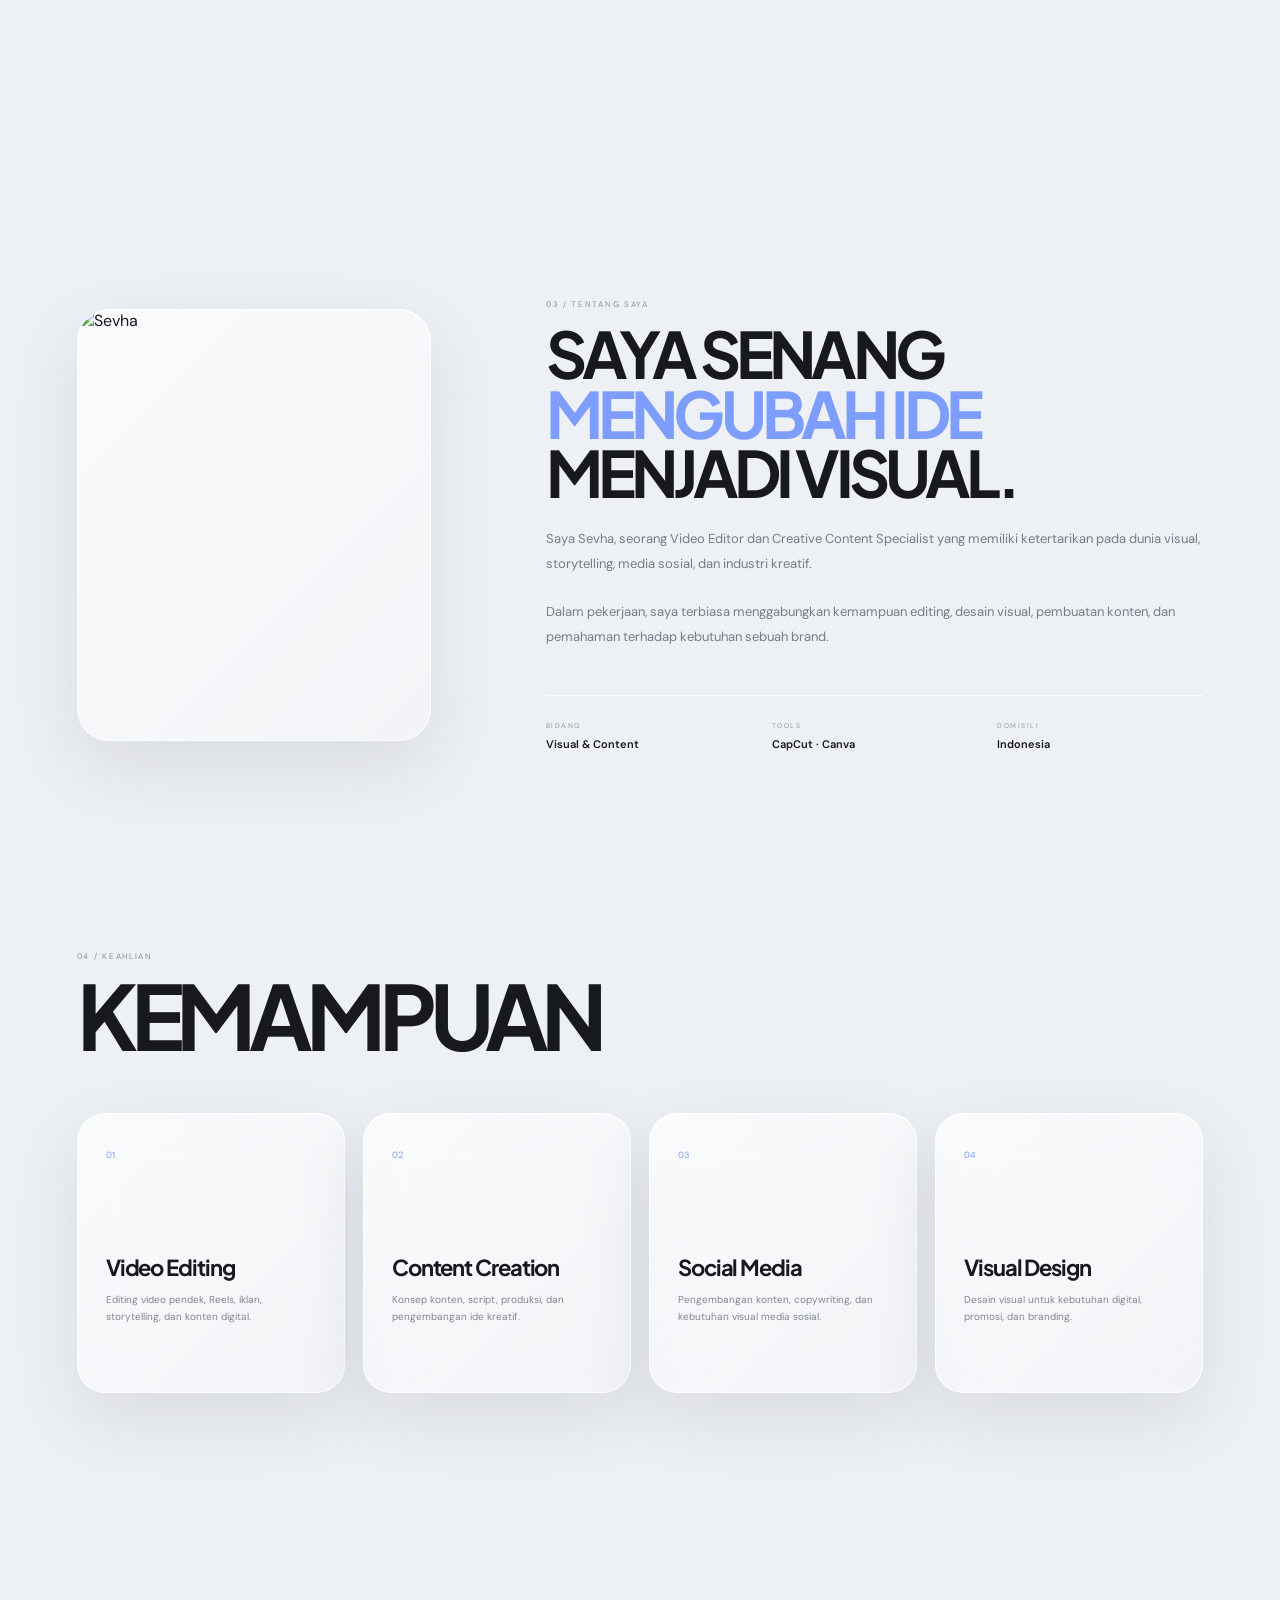
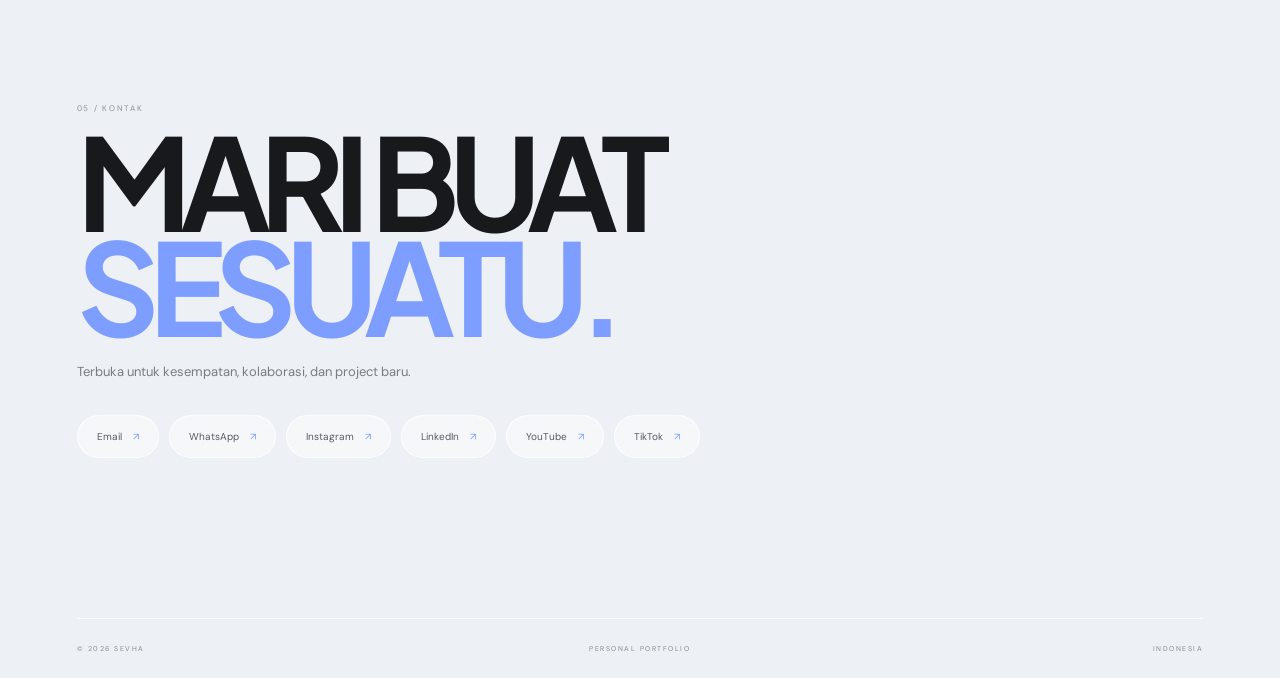
==== commit 635c53d6: "Update index.html" ====
--- a/index.html
+++ b/index.html
@@ -1151,9 +1151,9 @@
 
 
 
-    <script src="script.js"></script>
+    <script type="module" src="script.js"></script>
 
 
 </body>
 
-</html>+</html>
